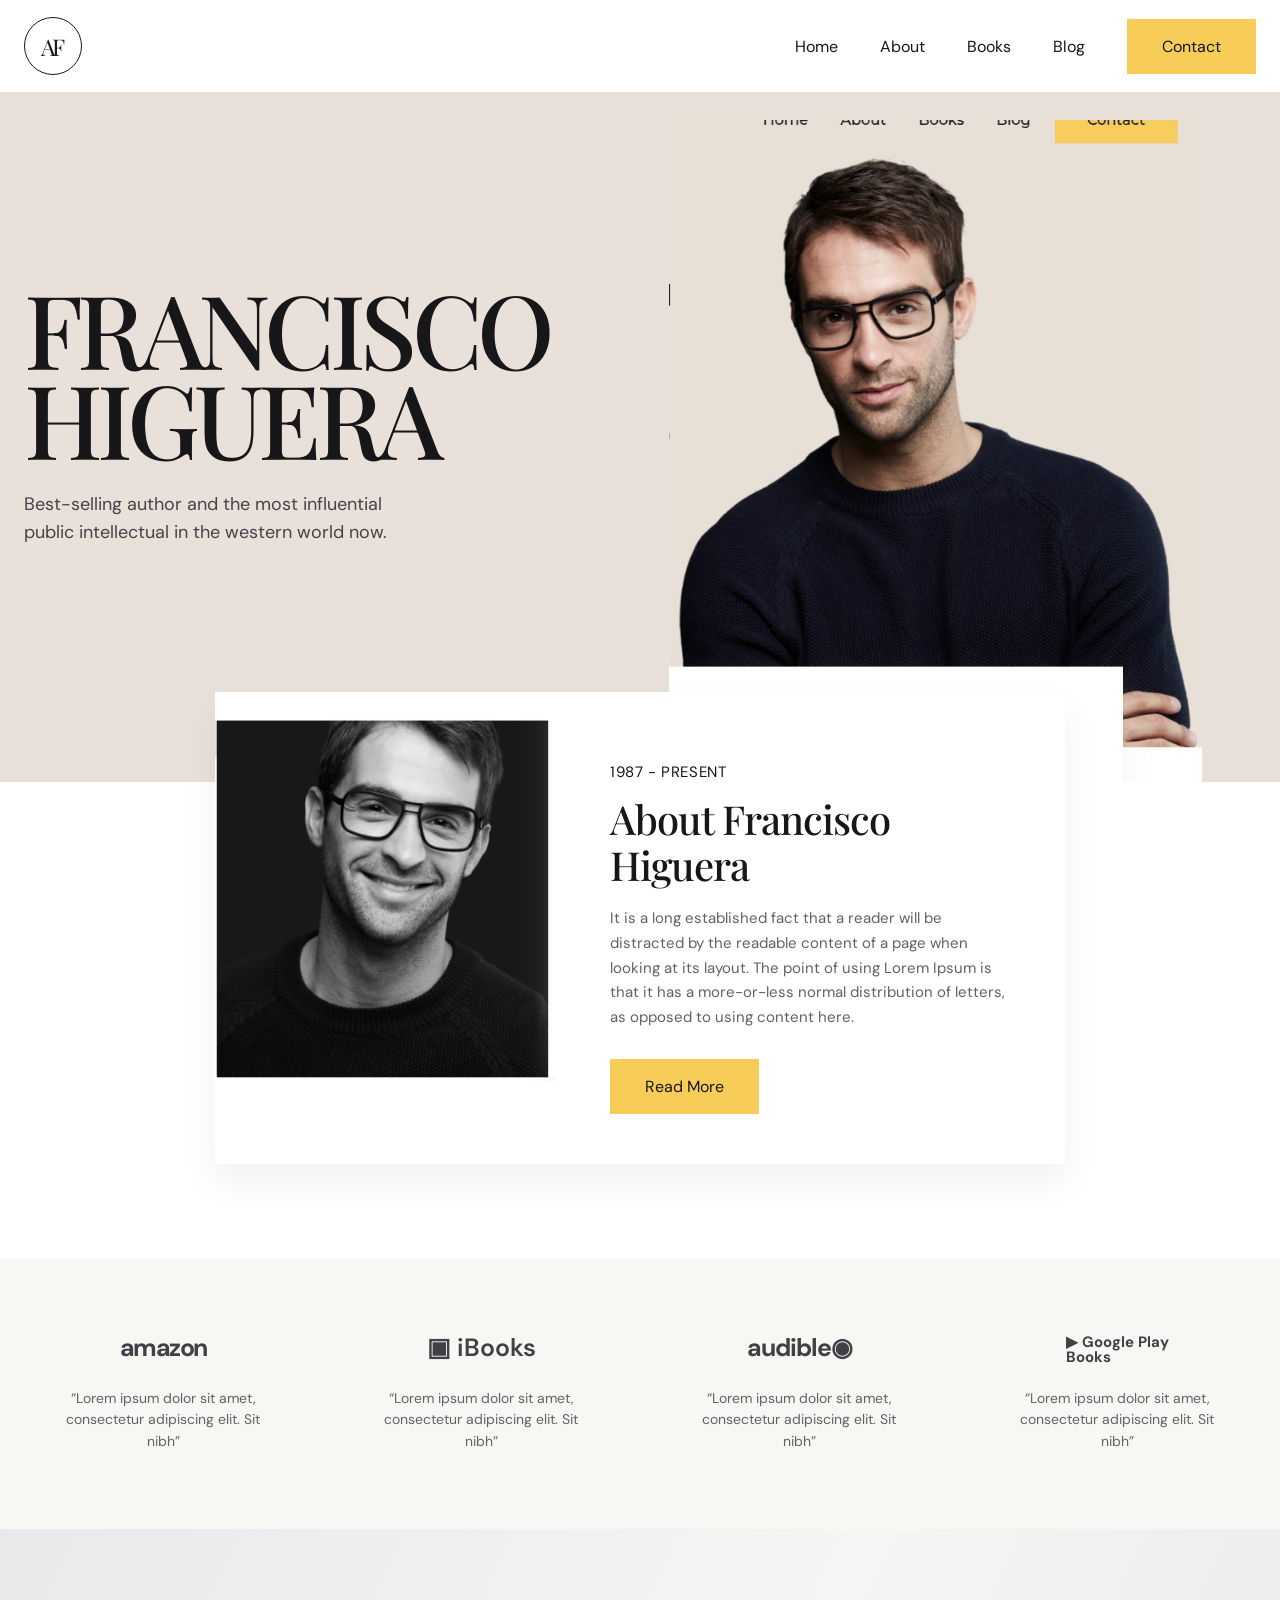
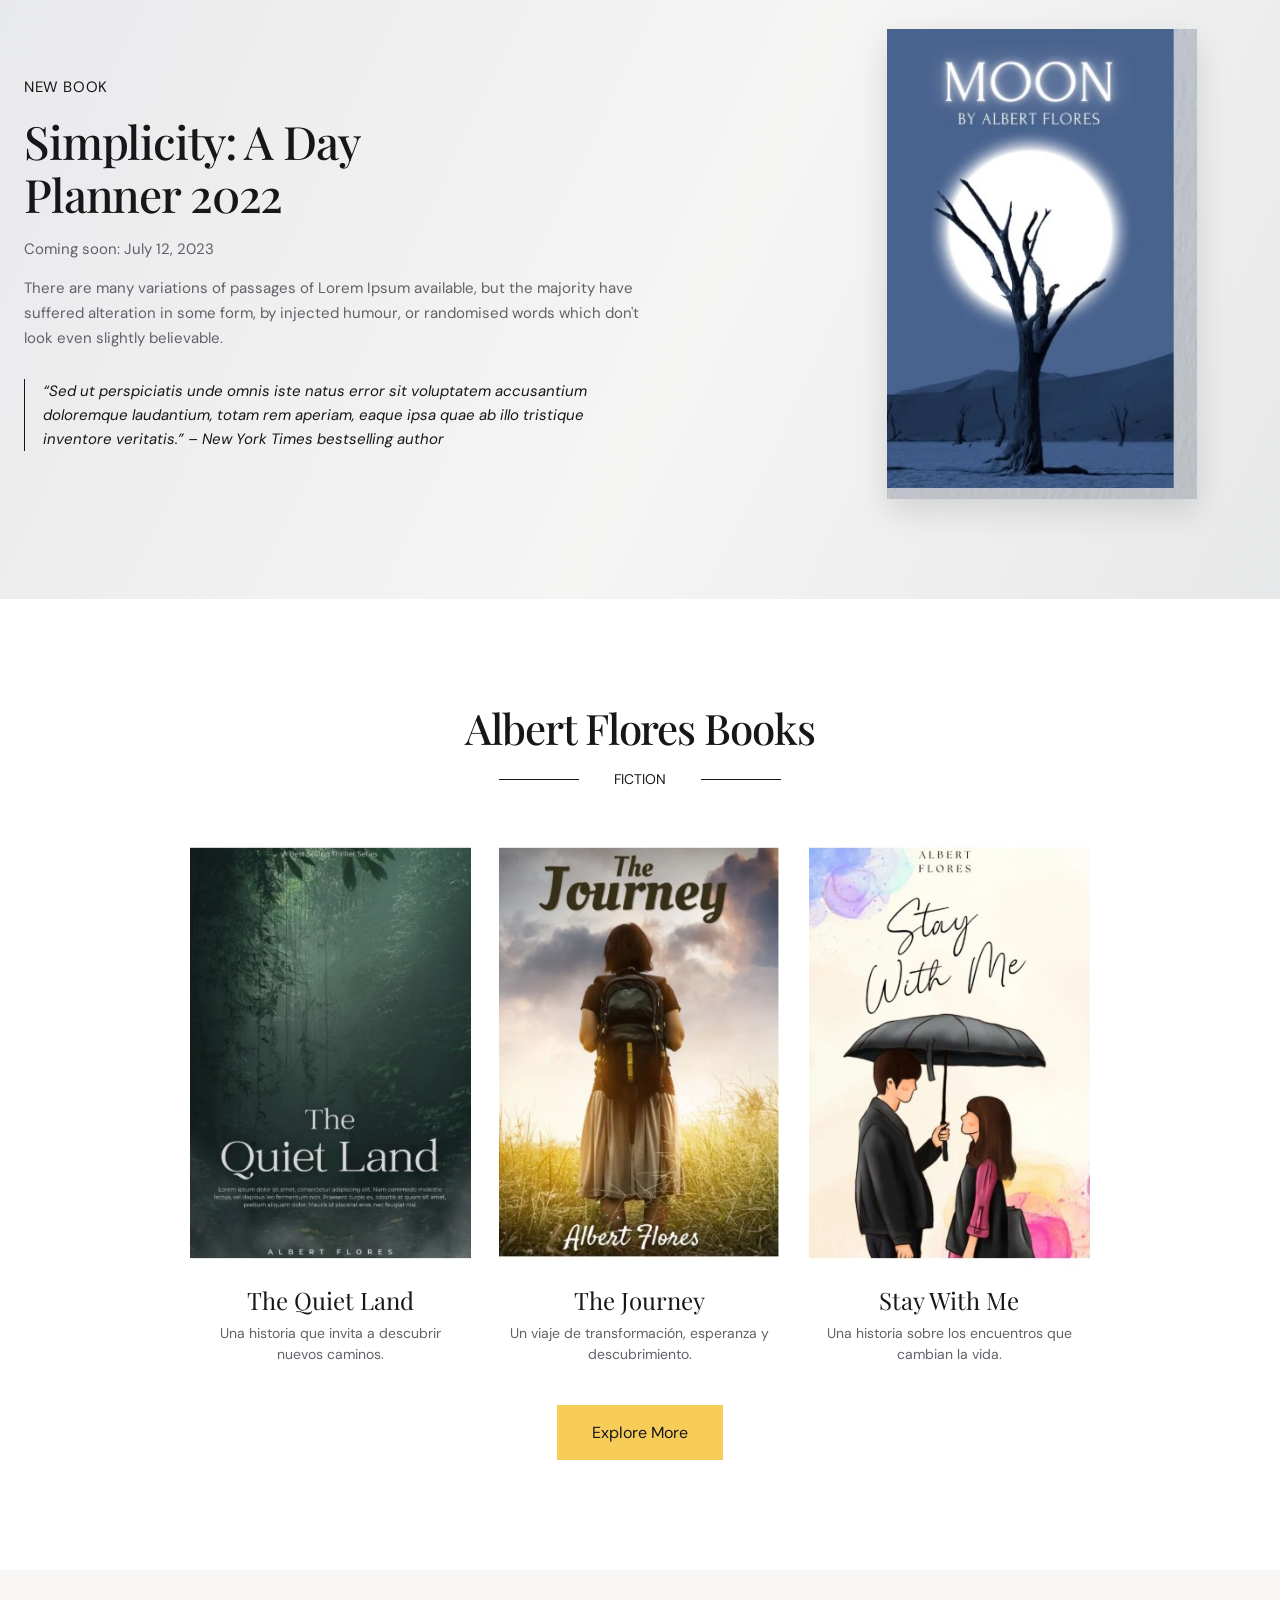
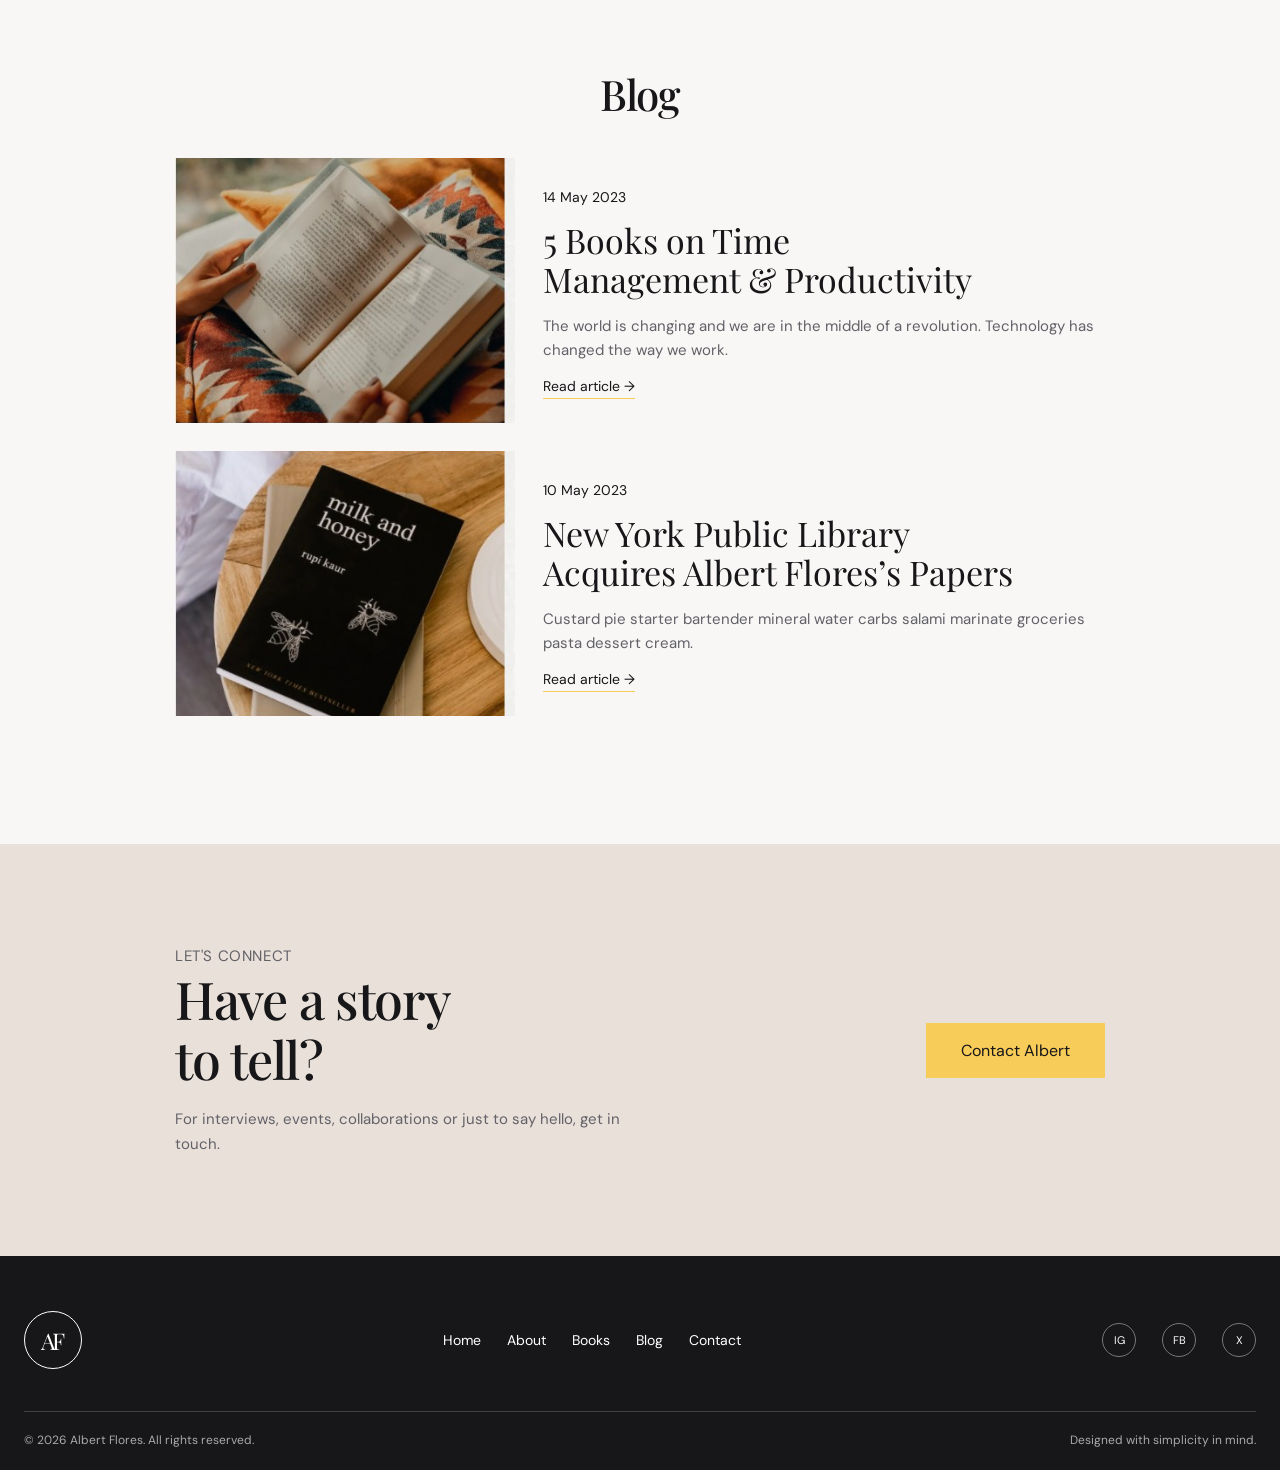
==== index.html @ f12033b0 "first commit" ====
<!DOCTYPE html>
<html lang="es">
<head>
  <meta charset="UTF-8">
  <meta name="viewport" content="width=device-width, initial-scale=1.0">
  <meta name="description" content="Sitio oficial de Albert Flores, autor y escritor.">
  <title>Francisco Higuera | Programador</title>
  <link rel="preconnect" href="https://fonts.googleapis.com">
  <link rel="preconnect" href="https://fonts.gstatic.com" crossorigin>
  <link href="https://fonts.googleapis.com/css2?family=DM+Sans:wght@400;500;600;700&family=Playfair+Display:wght@400;500;600&display=swap" rel="stylesheet">
  <link rel="stylesheet" href="styles.css">
</head>
<body>
  <header class="site-header">
    <nav class="nav container" aria-label="Navegación principal">
      <a class="brand-mark" href="#inicio" aria-label="Albert Flores, inicio">AF</a>
      <button class="menu-toggle" aria-label="Abrir menú" aria-expanded="false">☰</button>
      <div class="nav-links">
        <a href="#inicio">Home</a>
        <a href="#sobre-mi">About</a>
        <a href="#libros">Books</a>
        <a href="#blog">Blog</a>
        <a class="nav-contact" href="#contacto">Contact</a>
      </div>
    </nav>
  </header>

  <main>
    <section class="hero" id="inicio">
      <div class="hero-inner container">
        <div class="hero-copy">
          <p class="eyebrow">Autor · Escritor · Conferencista</p>
          <h1>FRANCISCO<br>HIGUERA</h1>
          <p class="hero-subtitle">Best-selling author and the most influential<br class="desktop-break"> public intellectual in the western world now.</p>
        </div>
        <img class="hero-portrait" src="assets/hero-author.jpg" alt="Retrato de Francisco Higuera">
      </div>
    </section>

    <section class="about-section section" id="sobre-mi">
      <div class="about-card">
        <img src="assets/about-author.jpg" alt="Francisco Higuera sonriendo" class="about-photo">
        <div class="about-copy">
          <p class="eyebrow">1987 - PRESENT</p>
          <h2>About Francisco Higuera</h2>
          <p>It is a long established fact that a reader will be distracted by the readable content of a page when looking at its layout. The point of using Lorem Ipsum is that it has a more-or-less normal distribution of letters, as opposed to using content here.</p>
          <a class="button" href="#contacto">Read More</a>
        </div>
      </div>
    </section>

    <section class="publishers section" aria-label="Plataformas de publicación">
      <div class="publisher-grid container">
        <article><strong class="publisher-logo amazon">amazon</strong><p>“Lorem ipsum dolor sit amet, consectetur adipiscing elit. Sit nibh”</p></article>
        <article><strong class="publisher-logo ibooks">▣ iBooks</strong><p>“Lorem ipsum dolor sit amet, consectetur adipiscing elit. Sit nibh”</p></article>
        <article><strong class="publisher-logo audible">audible◉</strong><p>“Lorem ipsum dolor sit amet, consectetur adipiscing elit. Sit nibh”</p></article>
        <article><strong class="publisher-logo google">▶ Google Play<br>Books</strong><p>“Lorem ipsum dolor sit amet, consectetur adipiscing elit. Sit nibh”</p></article>
      </div>
    </section>

    <section class="new-book section" id="novedad">
      <div class="new-book-inner container">
        <div class="new-book-copy">
          <p class="eyebrow">NEW BOOK</p>
          <h2>Simplicity: A Day<br>Planner 2022</h2>
          <p class="coming">Coming soon: July 12, 2023</p>
          <p>There are many variations of passages of Lorem Ipsum available, but the majority have suffered alteration in some form, by injected humour, or randomised words which don't look even slightly believable.</p>
          <blockquote>“Sed ut perspiciatis unde omnis iste natus error sit voluptatem accusantium doloremque laudantium, totam rem aperiam, eaque ipsa quae ab illo tristique inventore veritatis.” <span>– New York Times bestselling author</span></blockquote>
        </div>
        <img class="new-book-cover" src="assets/moon-cover.jpg" alt="Portada del libro Moon, de Albert Flores">
      </div>
    </section>

    <section class="books-section section" id="libros">
      <div class="container">
        <div class="section-heading">
          <h2>Albert Flores Books</h2>
          <div class="category-label"><span></span> FICTION <span></span></div>
        </div>
        <div class="book-grid">
          <article class="book-card"><img src="assets/book-quietland.jpg" alt="Portada The Quiet Land"><h3>The Quiet Land</h3><p>Una historia que invita a descubrir nuevos caminos.</p></article>
          <article class="book-card"><img src="assets/book-journey.jpg" alt="Portada The Journey"><h3>The Journey</h3><p>Un viaje de transformación, esperanza y descubrimiento.</p></article>
          <article class="book-card"><img src="assets/book-staywithme.jpg" alt="Portada Stay With Me"><h3>Stay With Me</h3><p>Una historia sobre los encuentros que cambian la vida.</p></article>
        </div>
        <div class="center"><a class="button" href="#contacto">Explore More</a></div>
      </div>
    </section>

    <section class="blog-section section" id="blog">
      <div class="container blog-container">
        <div class="section-heading"><h2>Blog</h2></div>
        <article class="blog-post">
          <img src="assets/blog-time.jpg" alt="Persona leyendo un libro">
          <div><time datetime="2023-05-14">14 May 2023</time><h3>5 Books on Time<br>Management &amp; Productivity</h3><p>The world is changing and we are in the middle of a revolution. Technology has changed the way we work.</p><a class="text-link" href="#contacto">Read article →</a></div>
        </article>
        <article class="blog-post">
          <img src="assets/blog-library.jpg" alt="Libro sobre una mesa">
          <div><time datetime="2023-05-10">10 May 2023</time><h3>New York Public Library<br>Acquires Albert Flores’s Papers</h3><p>Custard pie starter bartender mineral water carbs salami marinate groceries pasta dessert cream.</p><a class="text-link" href="#contacto">Read article →</a></div>
        </article>
      </div>
    </section>

    <section class="contact-section section" id="contacto">
      <div class="container contact-inner">
        <div><p class="eyebrow">LET'S CONNECT</p><h2>Have a story<br>to tell?</h2><p>For interviews, events, collaborations or just to say hello, get in touch.</p></div>
        <a class="button" href="mailto:hello@albertflores.com">Contact Albert</a>
      </div>
    </section>
  </main>

  <footer class="site-footer">
    <div class="container footer-main">
      <a class="brand-mark footer-mark" href="#inicio">AF</a>
      <div class="footer-links"><a href="#inicio">Home</a><a href="#sobre-mi">About</a><a href="#libros">Books</a><a href="#blog">Blog</a><a href="#contacto">Contact</a></div>
      <div class="social-links"><a href="#" aria-label="Instagram">IG</a><a href="#" aria-label="Facebook">FB</a><a href="#" aria-label="X">X</a></div>
    </div>
    <div class="container footer-bottom"><span>© 2026 Albert Flores. All rights reserved.</span><span>Designed with simplicity in mind.</span></div>
  </footer>
  <script>
    const toggle = document.querySelector('.menu-toggle');
    const links = document.querySelector('.nav-links');
    toggle.addEventListener('click', () => {
      const isOpen = links.classList.toggle('is-open');
      toggle.setAttribute('aria-expanded', String(isOpen));
    });
    links.querySelectorAll('a').forEach(link => link.addEventListener('click', () => {
      links.classList.remove('is-open');
      toggle.setAttribute('aria-expanded', 'false');
    }));
  </script>
</body>
</html>
---- styles.css ----
/* Albert Flores landing page */
:root {
  --ink: #171719;
  --muted: #626168;
  --cream: #e9e0d9;
  --soft: #f8f7f4;
  --gold: #f8cc58;
  --white: #fff;
  --serif: "Playfair Display", Georgia, serif;
  --sans: "DM Sans", Arial, sans-serif;
}
* { box-sizing: border-box; }
html { scroll-behavior: smooth; }
body { margin: 0; color: var(--ink); font-family: var(--sans); background: var(--white); }
img { display: block; max-width: 100%; }
a { color: inherit; text-decoration: none; }
.container { width: min(1240px, calc(100% - 48px)); margin-inline: auto; }
.section { padding: 100px 0; }
.site-header { height: 92px; background: #fff; position: relative; z-index: 5; }
.nav { height: 100%; display: flex; align-items: center; justify-content: space-between; }
.brand-mark { width: 58px; height: 58px; border: 1.5px solid var(--ink); border-radius: 50%; display: grid; place-items: center; font: 23px var(--serif); letter-spacing: -3px; padding-right: 3px; }
.nav-links { display: flex; align-items: center; gap: 42px; font-size: 16px; }
.nav-links a:not(.nav-contact):hover, .footer-links a:hover { opacity: .6; }
.nav-contact, .button { display: inline-flex; justify-content: center; align-items: center; background: var(--gold); padding: 17px 35px; min-height: 52px; transition: transform .2s, background .2s; }
.nav-contact:hover, .button:hover { background: #edbd43; transform: translateY(-2px); }
.menu-toggle { display: none; border: 0; background: transparent; font-size: 26px; }
.hero { background: var(--cream); min-height: 690px; overflow: hidden; }
.hero-inner { min-height: 690px; position: relative; display: flex; align-items: center; }
.hero-copy { position: relative; z-index: 2; padding-bottom: 45px; }
.eyebrow { font-size: 15px; letter-spacing: .04em; margin: 0 0 18px; }
.hero-copy .eyebrow { display: none; }
.hero h1 { font: 500 clamp(76px, 8vw, 124px)/.88 var(--serif); letter-spacing: -.055em; margin: 0 0 28px; }
.hero-subtitle { color: #44434a; font-size: 18px; line-height: 1.55; margin: 0; }
.hero-portrait { position: absolute; height: 96%; width: 56%; right: -2%; bottom: 0; object-fit: contain; object-position: bottom center; }
.about-section { padding: 0 24px 95px; position: relative; }
.about-card { max-width: 850px; margin: -90px auto 0; position: relative; z-index: 3; display: grid; grid-template-columns: 1fr 1.5fr; background: white; box-shadow: 0 18px 35px rgba(0,0,0,.06); }
.about-photo { width: 100%; height: 390px; object-fit: cover; }
.about-copy { padding: 70px 55px 50px; }
.about-copy .eyebrow { margin-bottom: 14px; }
h2 { font: 500 40px/1.15 var(--serif); letter-spacing: -.025em; margin: 0 0 18px; }
.about-copy p:not(.eyebrow), .new-book-copy > p:not(.eyebrow), .blog-post p, .contact-inner p { color: var(--muted); line-height: 1.65; font-size: 15px; }
.about-copy .button { margin-top: 14px; }
.publishers { background: var(--soft); padding: 76px 0; }
.publisher-grid { display: grid; grid-template-columns: repeat(4, 1fr); gap: 40px; text-align: center; }
.publisher-logo { display: inline-block; min-height: 38px; font-size: 25px; color: #414047; line-height: 1; }
.amazon { font-weight: 700; letter-spacing: -1.5px; }
.ibooks { font-weight: 600; }
.audible { font-weight: 700; letter-spacing: -1px; }
.google { font-size: 15px; text-align: left; }
.publisher-grid p { max-width: 220px; margin: 15px auto 0; color: var(--muted); line-height: 1.55; font-size: 14px; }
.new-book { background: linear-gradient(115deg, #e8e9eb 0%, #f5f5f4 55%, #e7e8e9 100%); }
.new-book-inner { display: grid; grid-template-columns: 1.25fr .75fr; gap: 90px; align-items: center; }
.new-book-copy { max-width: 620px; }
.new-book-copy h2 { font-size: 46px; margin-bottom: 16px; }
.new-book-copy .coming { color: var(--ink); margin: 0 0 12px; }
.new-book-copy blockquote { margin: 28px 0 0; padding: 0 0 0 18px; border-left: 1px solid var(--ink); font-style: italic; line-height: 1.6; font-size: 15px; }
.new-book-copy blockquote span { white-space: nowrap; }
.new-book-cover { width: 310px; height: 470px; object-fit: cover; justify-self: center; box-shadow: 0 12px 30px rgba(0,0,0,.12); }
.books-section { padding-top: 105px; padding-bottom: 110px; }
.section-heading { text-align: center; margin-bottom: 58px; }
.section-heading h2 { font-size: 42px; margin-bottom: 18px; }
.category-label { display: flex; align-items: center; justify-content: center; gap: 35px; font-size: 14px; }
.category-label span { width: 80px; height: 1px; background: var(--ink); }
.book-grid { display: grid; grid-template-columns: repeat(3, 1fr); gap: 28px; max-width: 900px; margin: auto; }
.book-card { text-align: center; }
.book-card img { width: 100%; height: 420px; object-fit: cover; }
.book-card h3 { font: 24px var(--serif); margin: 18px 0 7px; }
.book-card p { color: var(--muted); font-size: 14px; line-height: 1.5; margin: 0 auto; max-width: 260px; }
.center { text-align: center; margin-top: 40px; }
.blog-section { background: #f8f7f5; }
.blog-container { max-width: 930px; }
.blog-section .section-heading { margin-bottom: 40px; }
.blog-post { display: grid; grid-template-columns: 340px 1fr; align-items: center; gap: 28px; margin: 0 0 28px; }
.blog-post img { width: 100%; height: 265px; object-fit: cover; }
.blog-post time { font-size: 14px; }
.blog-post h3 { font: 34px/1.16 var(--serif); margin: 14px 0; }
.blog-post p { margin: 0 0 12px; }
.text-link { font-size: 14px; border-bottom: 1px solid var(--gold); padding-bottom: 3px; }
.contact-section { background: var(--cream); }
.contact-inner { display: flex; align-items: center; justify-content: space-between; gap: 30px; max-width: 930px; }
.contact-inner h2 { font-size: 52px; }
.contact-inner p { max-width: 460px; margin-bottom: 0; }
.contact-inner .button { flex: 0 0 auto; }
.site-footer { background: #171719; color: white; padding: 55px 0 22px; }
.footer-main { display: flex; align-items: center; justify-content: space-between; padding-bottom: 42px; }
.footer-mark { border-color: white; }
.footer-links, .social-links { display: flex; align-items: center; gap: 26px; font-size: 14px; }
.social-links a { width: 34px; height: 34px; display: grid; place-items: center; border: 1px solid #777; border-radius: 50%; font-size: 11px; }
.footer-bottom { border-top: 1px solid #414145; padding-top: 20px; display: flex; justify-content: space-between; color: #aaa9ae; font-size: 12px; }
@media (max-width: 800px) {
  .container { width: min(100% - 36px, 620px); }
  .site-header { height: 78px; }
  .brand-mark { width: 50px; height: 50px; }
  .menu-toggle { display: block; }
  .nav-links { display: none; position: absolute; top: 78px; left: 0; right: 0; background: white; padding: 22px 24px 28px; flex-direction: column; gap: 22px; align-items: stretch; box-shadow: 0 12px 20px #00000012; }
  .nav-links.is-open { display: flex; }
  .nav-contact { text-align: center; }
  .hero, .hero-inner { min-height: 650px; }
  .hero-inner { align-items: flex-start; padding-top: 90px; }
  .hero h1 { font-size: clamp(68px, 14vw, 100px); }
  .hero-subtitle { font-size: 15px; max-width: 310px; }
  .hero-portrait { width: 100%; height: 57%; right: -10%; }
  .about-section { padding-inline: 18px; }
  .about-card { grid-template-columns: 1fr; margin-top: -45px; max-width: 520px; }
  .about-photo { height: 300px; }
  .about-copy { padding: 34px 28px 38px; }
  .section { padding-top: 72px; padding-bottom: 72px; }
  .publisher-grid { grid-template-columns: repeat(2, 1fr); gap: 35px 20px; }
  .new-book-inner { grid-template-columns: 1fr; gap: 38px; }
  .new-book-cover { width: 250px; height: 380px; }
  .book-grid { gap: 16px; }
  .book-card img { height: 300px; }
  .book-card h3 { font-size: 19px; }
  .blog-post { grid-template-columns: 1fr; gap: 18px; margin-bottom: 42px; }
  .blog-post img { height: 260px; }
  .blog-post h3 { font-size: 29px; }
  .contact-inner { align-items: flex-start; flex-direction: column; }
  .footer-main { flex-wrap: wrap; gap: 30px; }
  .footer-links { order: 3; width: 100%; flex-wrap: wrap; gap: 18px; }
}
@media (max-width: 480px) {
  .hero, .hero-inner { min-height: 570px; }
  .hero-inner { padding-top: 75px; }
  .hero h1 { font-size: 68px; }
  .hero-portrait { height: 49%; width: 115%; right: -18%; }
  .desktop-break { display: none; }
  .publisher-grid { gap: 28px 12px; }
  .publisher-grid p { font-size: 12px; }
  .new-book-copy h2, h2 { font-size: 34px; }
  .book-grid { grid-template-columns: 1fr; max-width: 330px; gap: 35px; }
  .book-card img { height: 430px; }
  .section-heading h2 { font-size: 35px; }
  .footer-bottom { flex-direction: column; gap: 10px; }
}
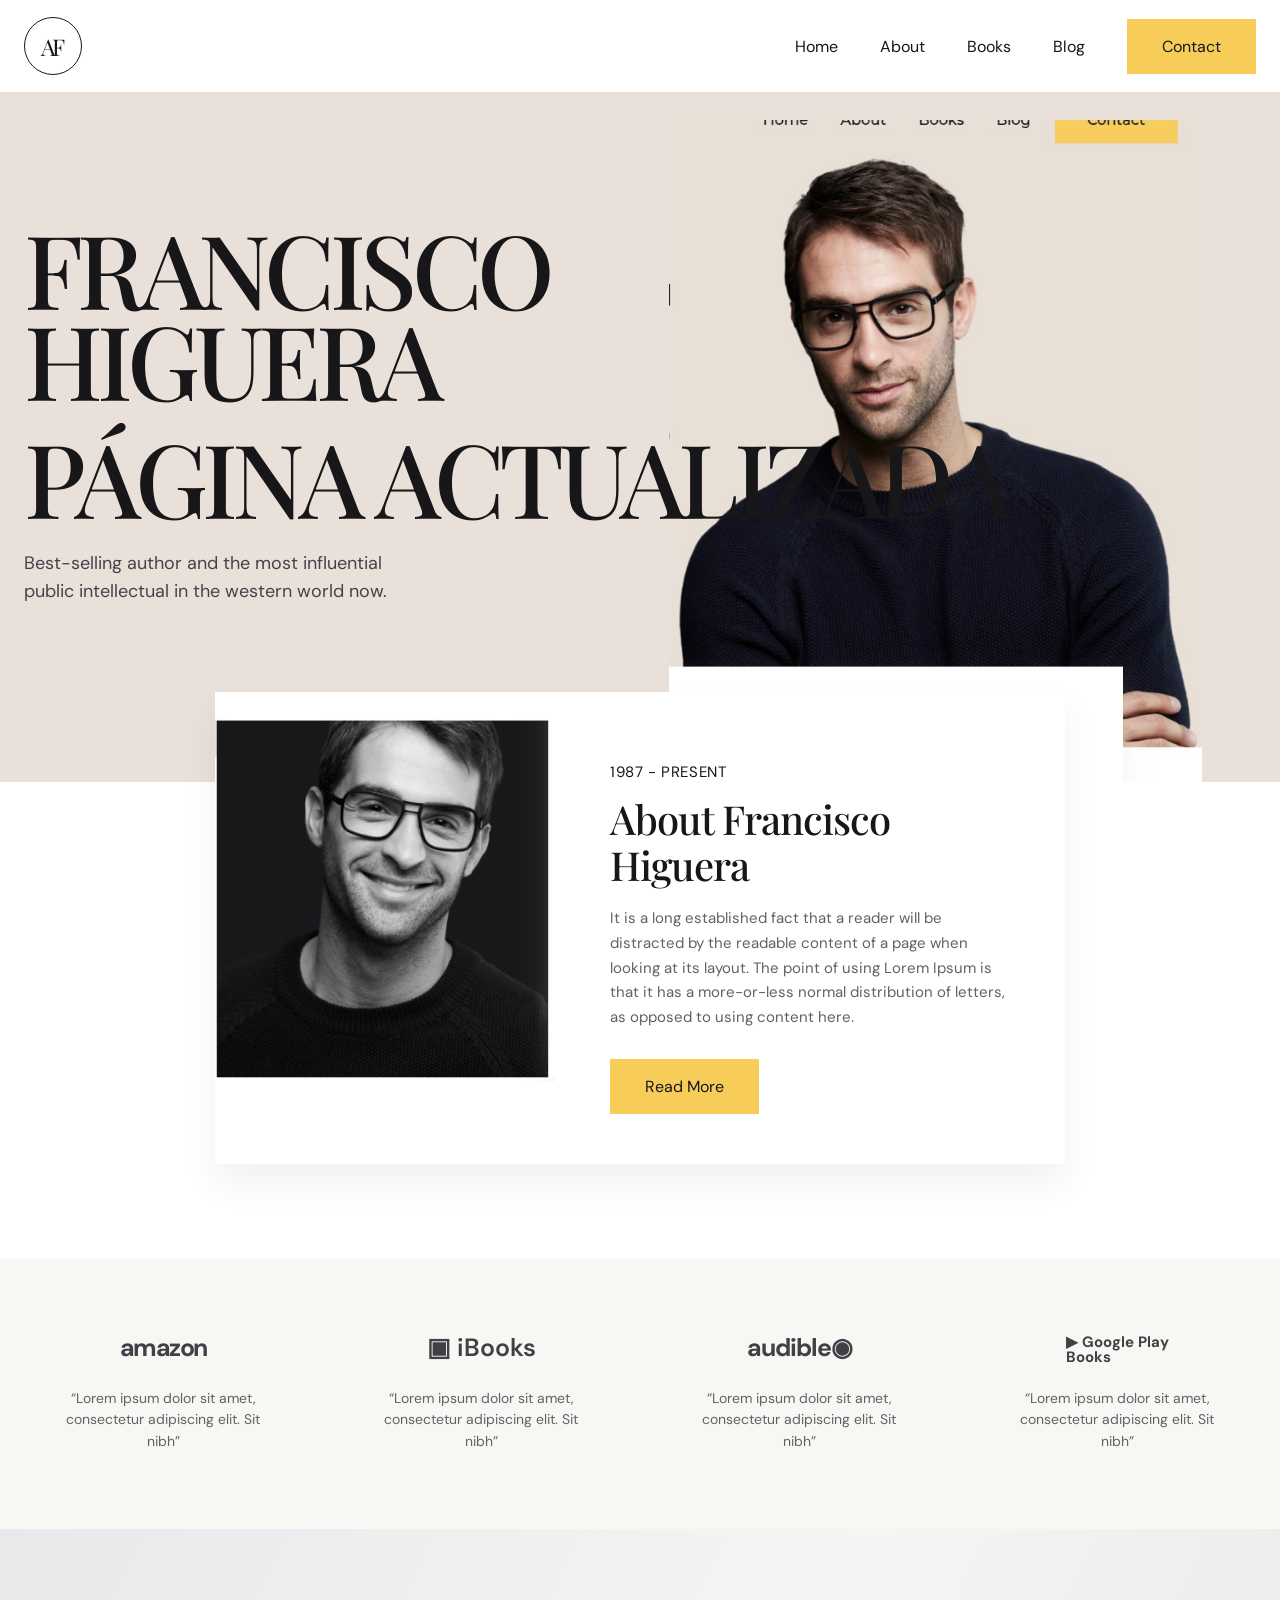
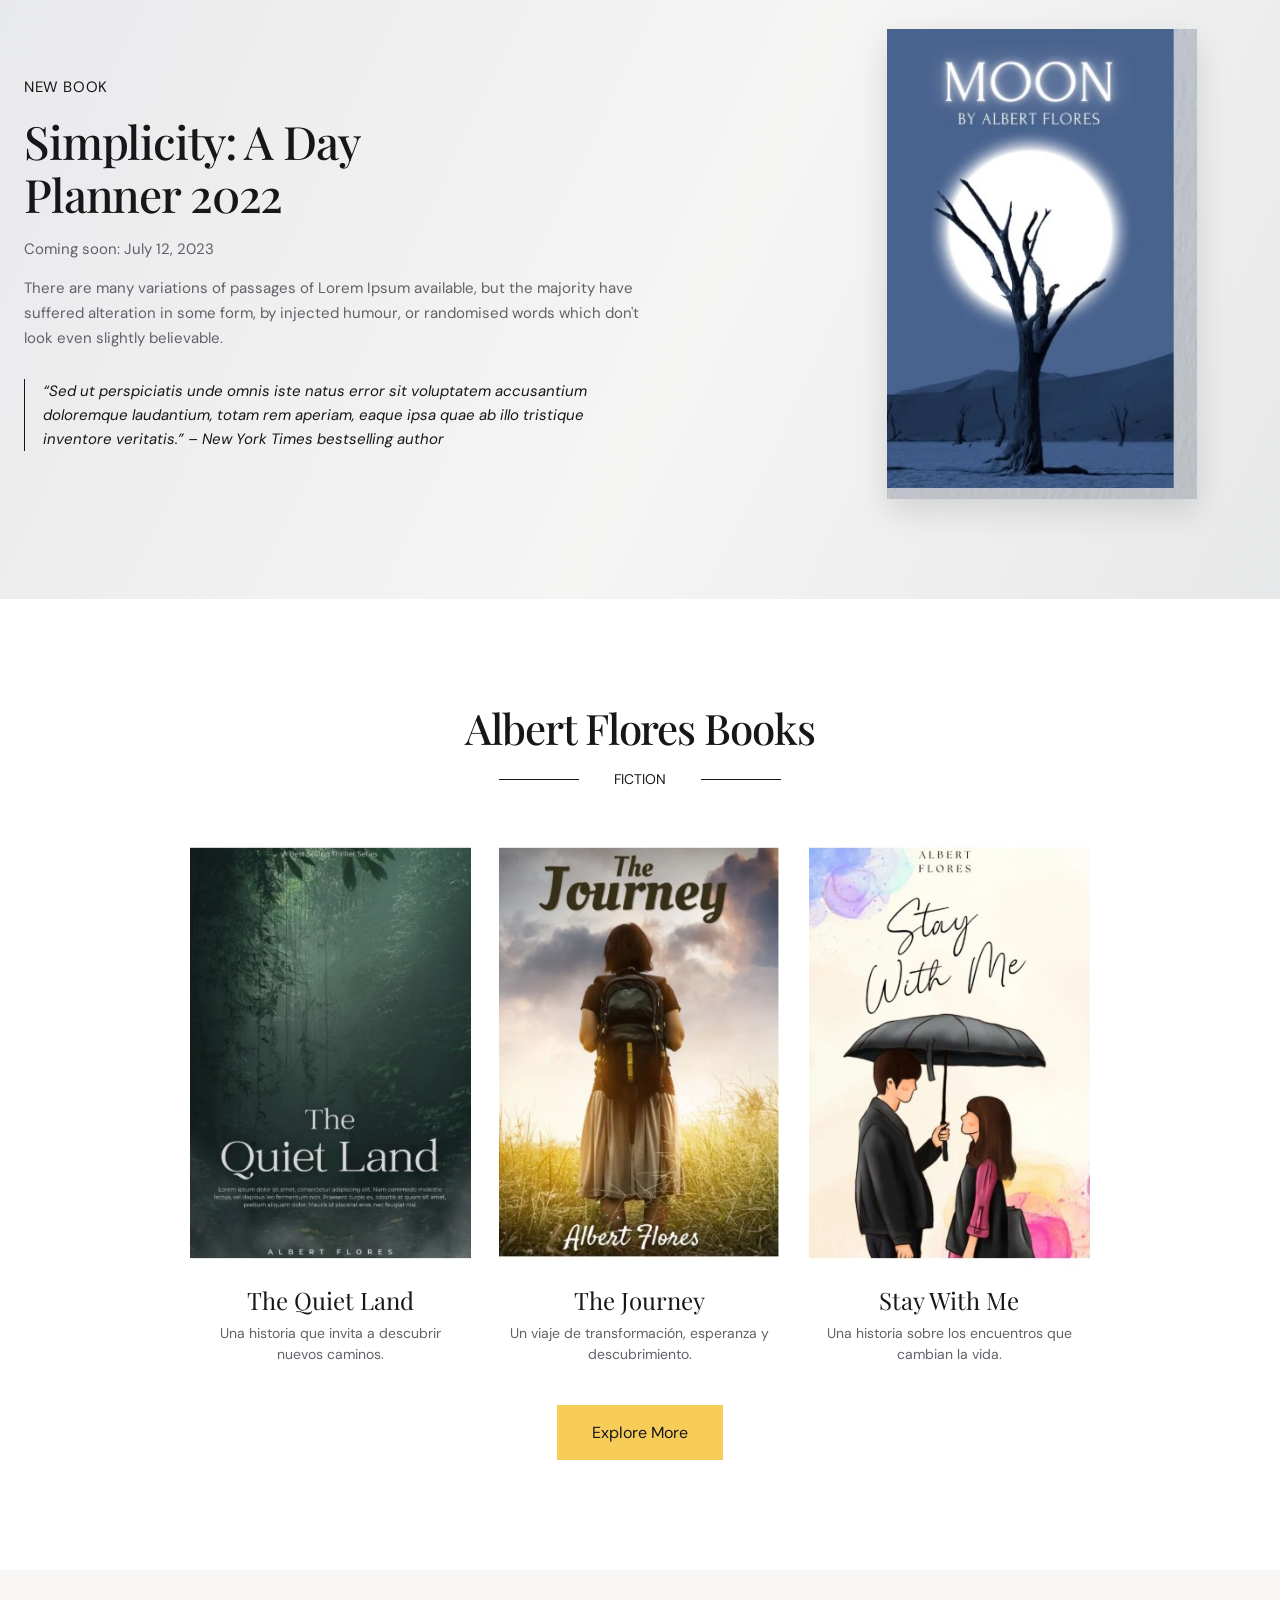
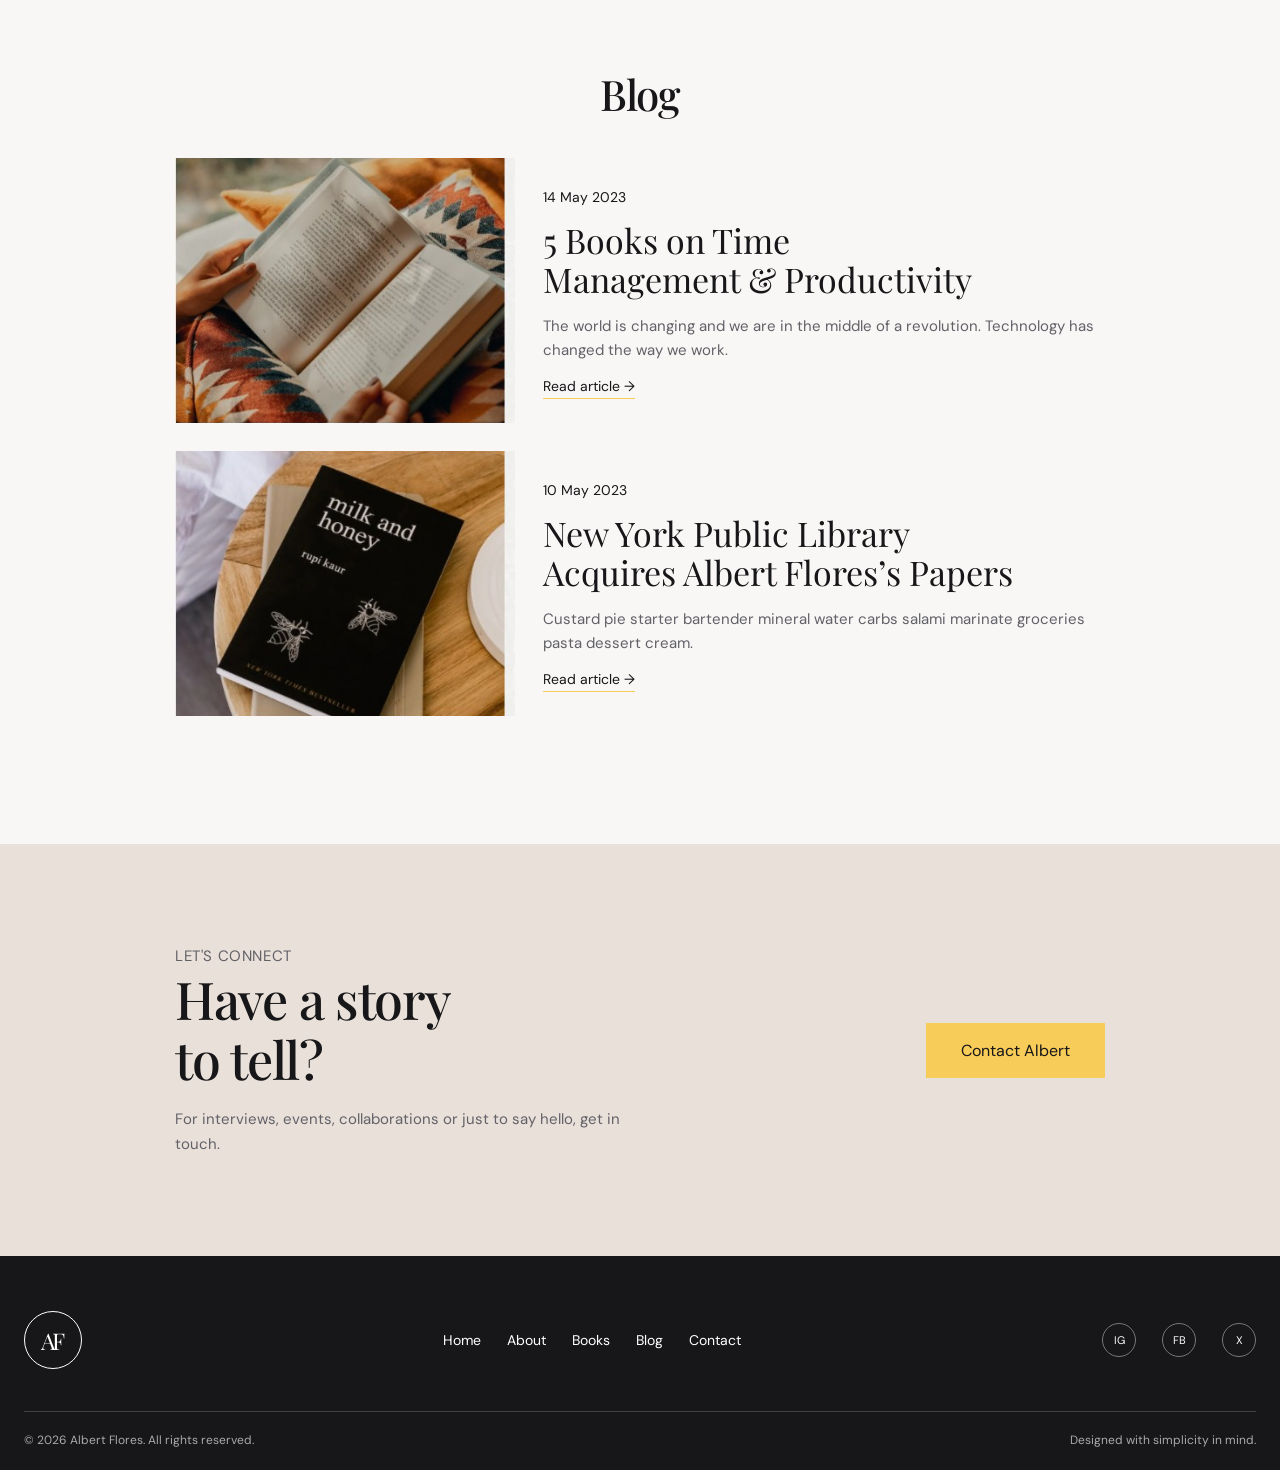
==== commit ba8a64b4: "feat(2026-11-24): actualizacion testing cicd" ====
--- a/index.html
+++ b/index.html
@@ -31,6 +31,7 @@
         <div class="hero-copy">
           <p class="eyebrow">Autor · Escritor · Conferencista</p>
           <h1>FRANCISCO<br>HIGUERA</h1>
+          <h1>PÁGINA ACTUALIZADA</h1>
           <p class="hero-subtitle">Best-selling author and the most influential<br class="desktop-break"> public intellectual in the western world now.</p>
         </div>
         <img class="hero-portrait" src="assets/hero-author.jpg" alt="Retrato de Francisco Higuera">
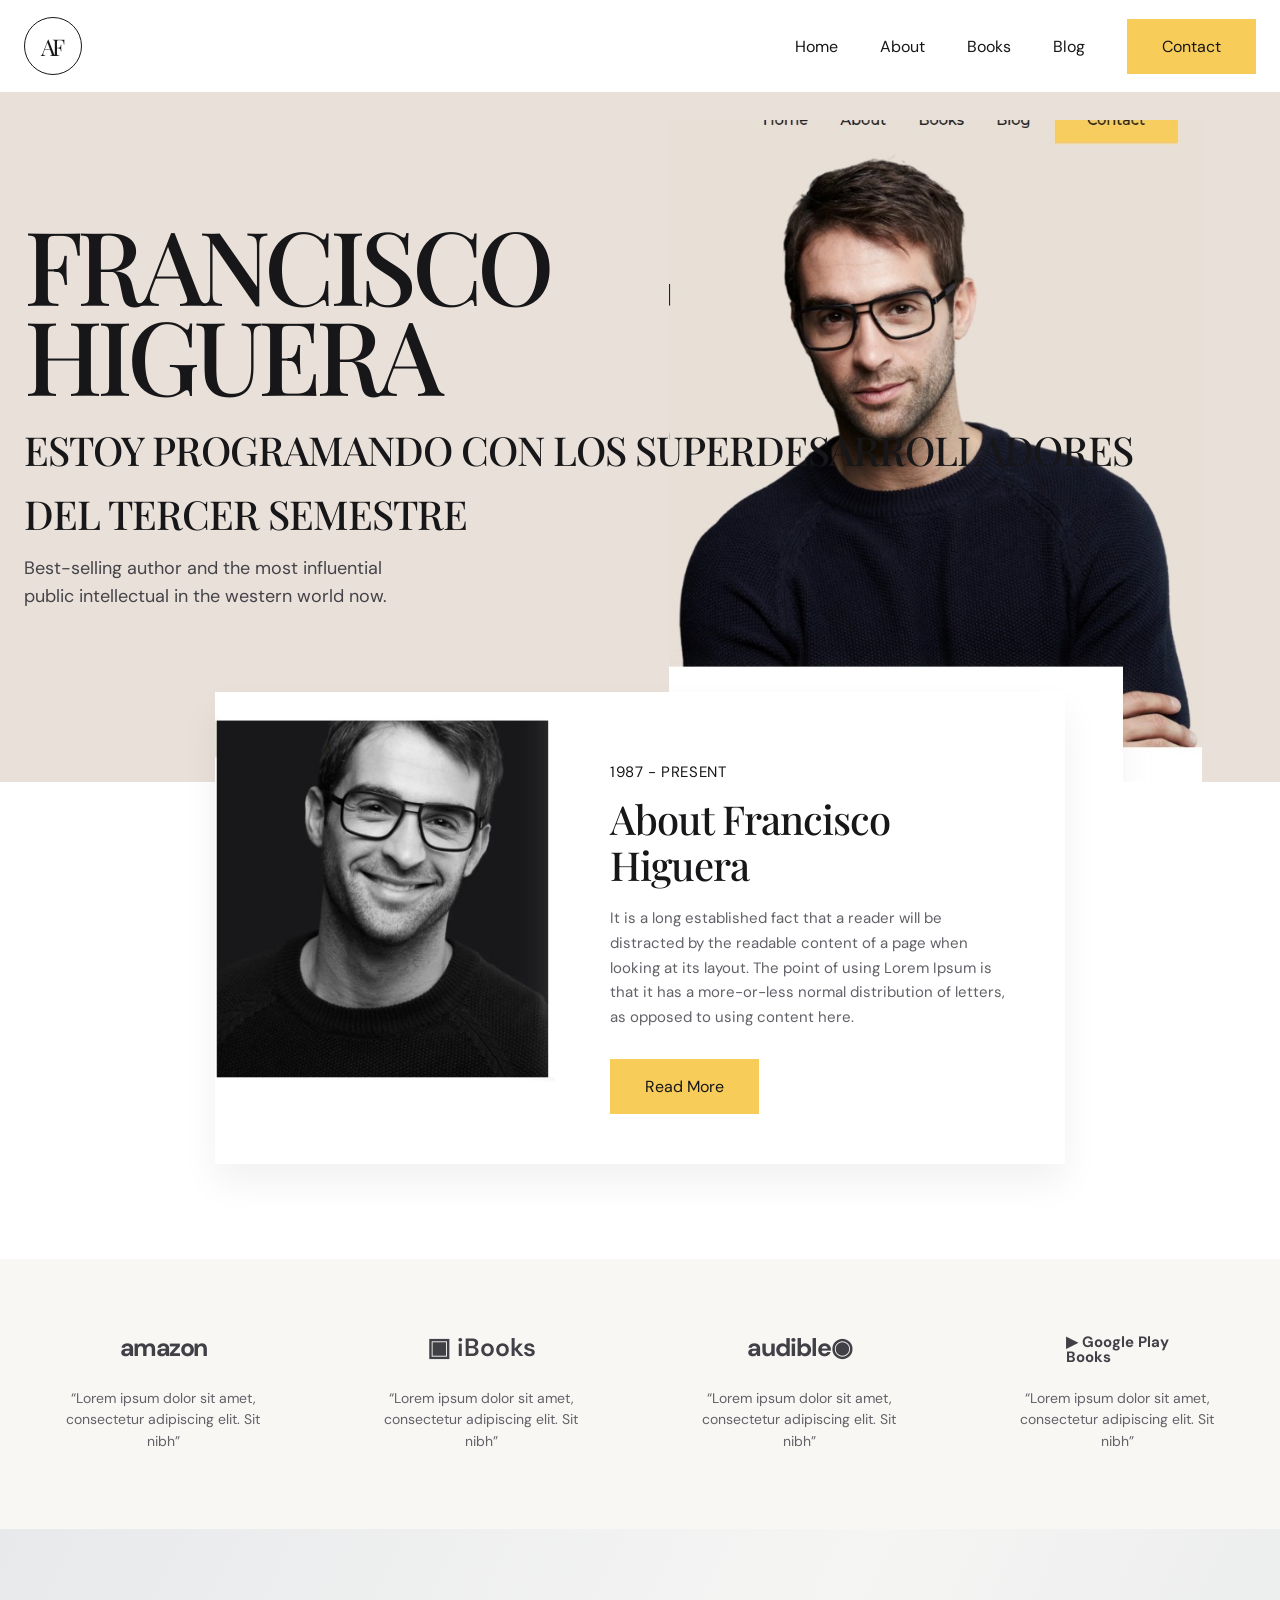
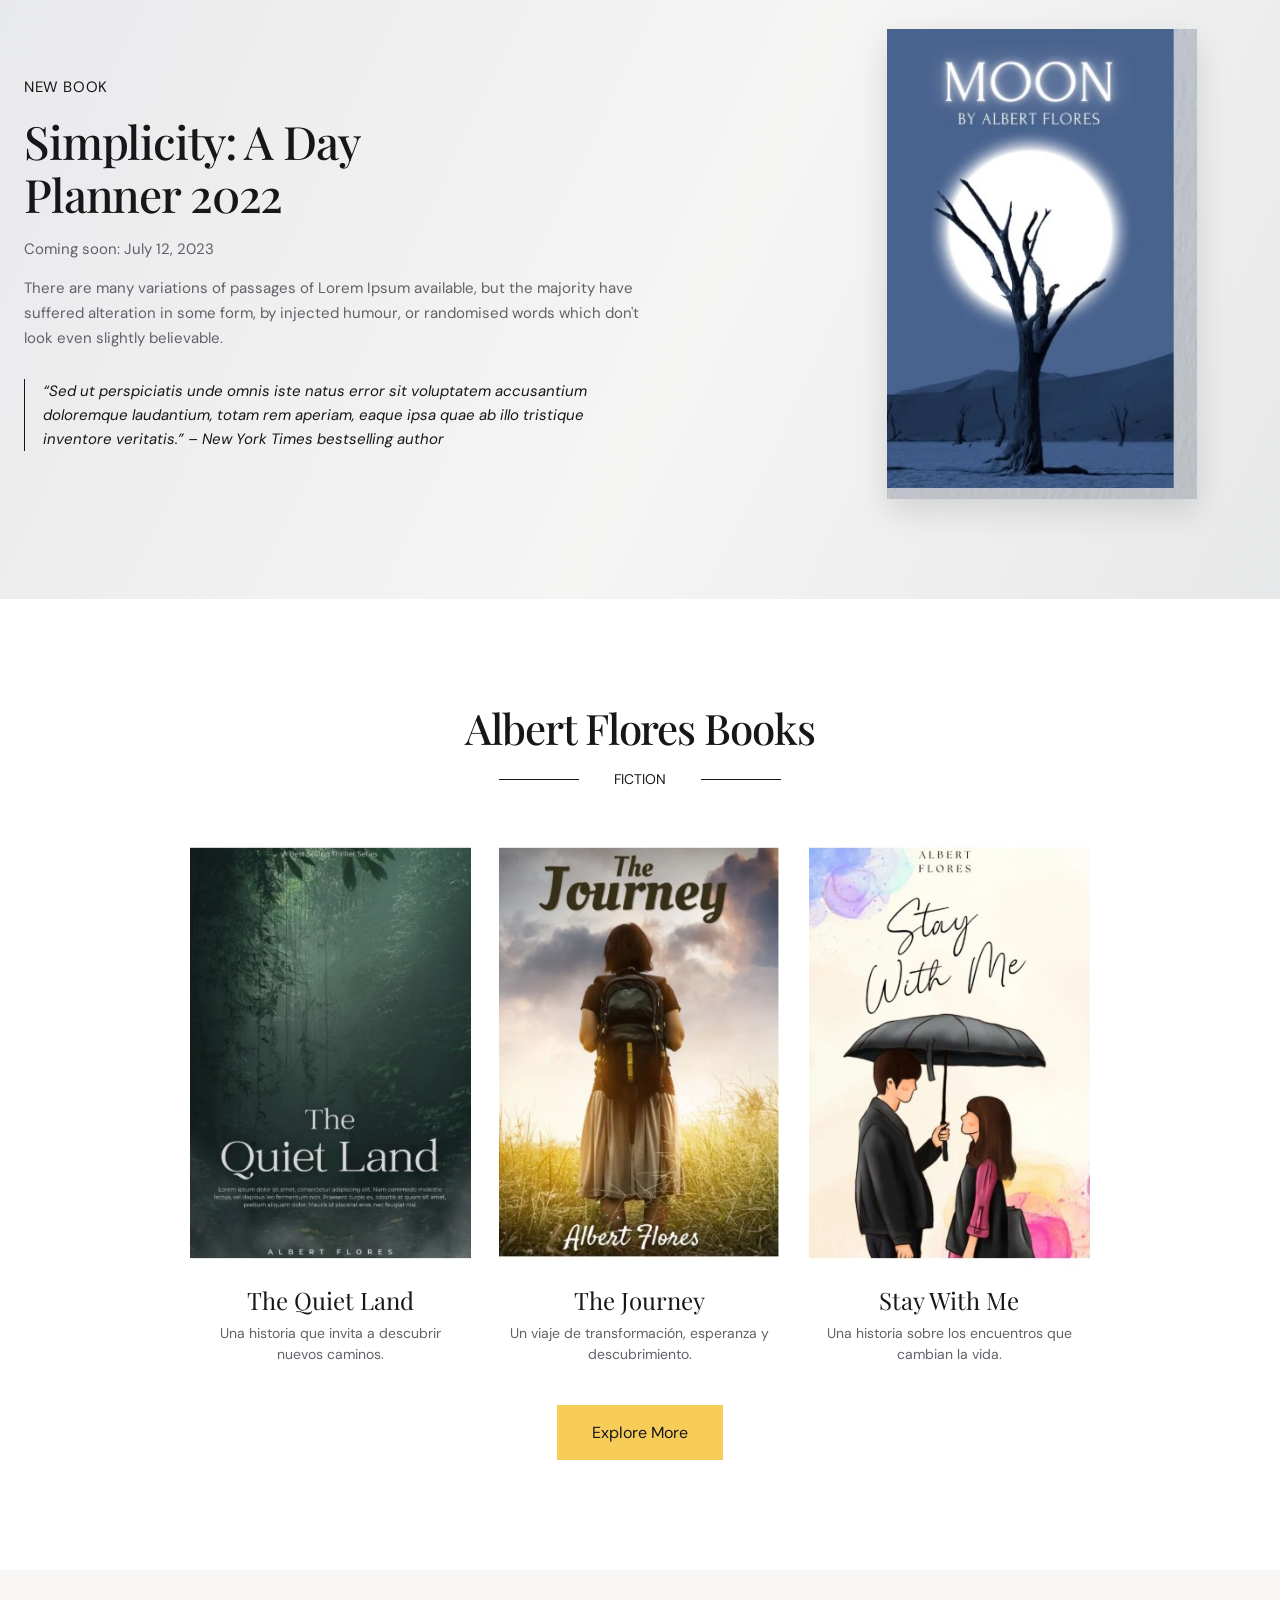
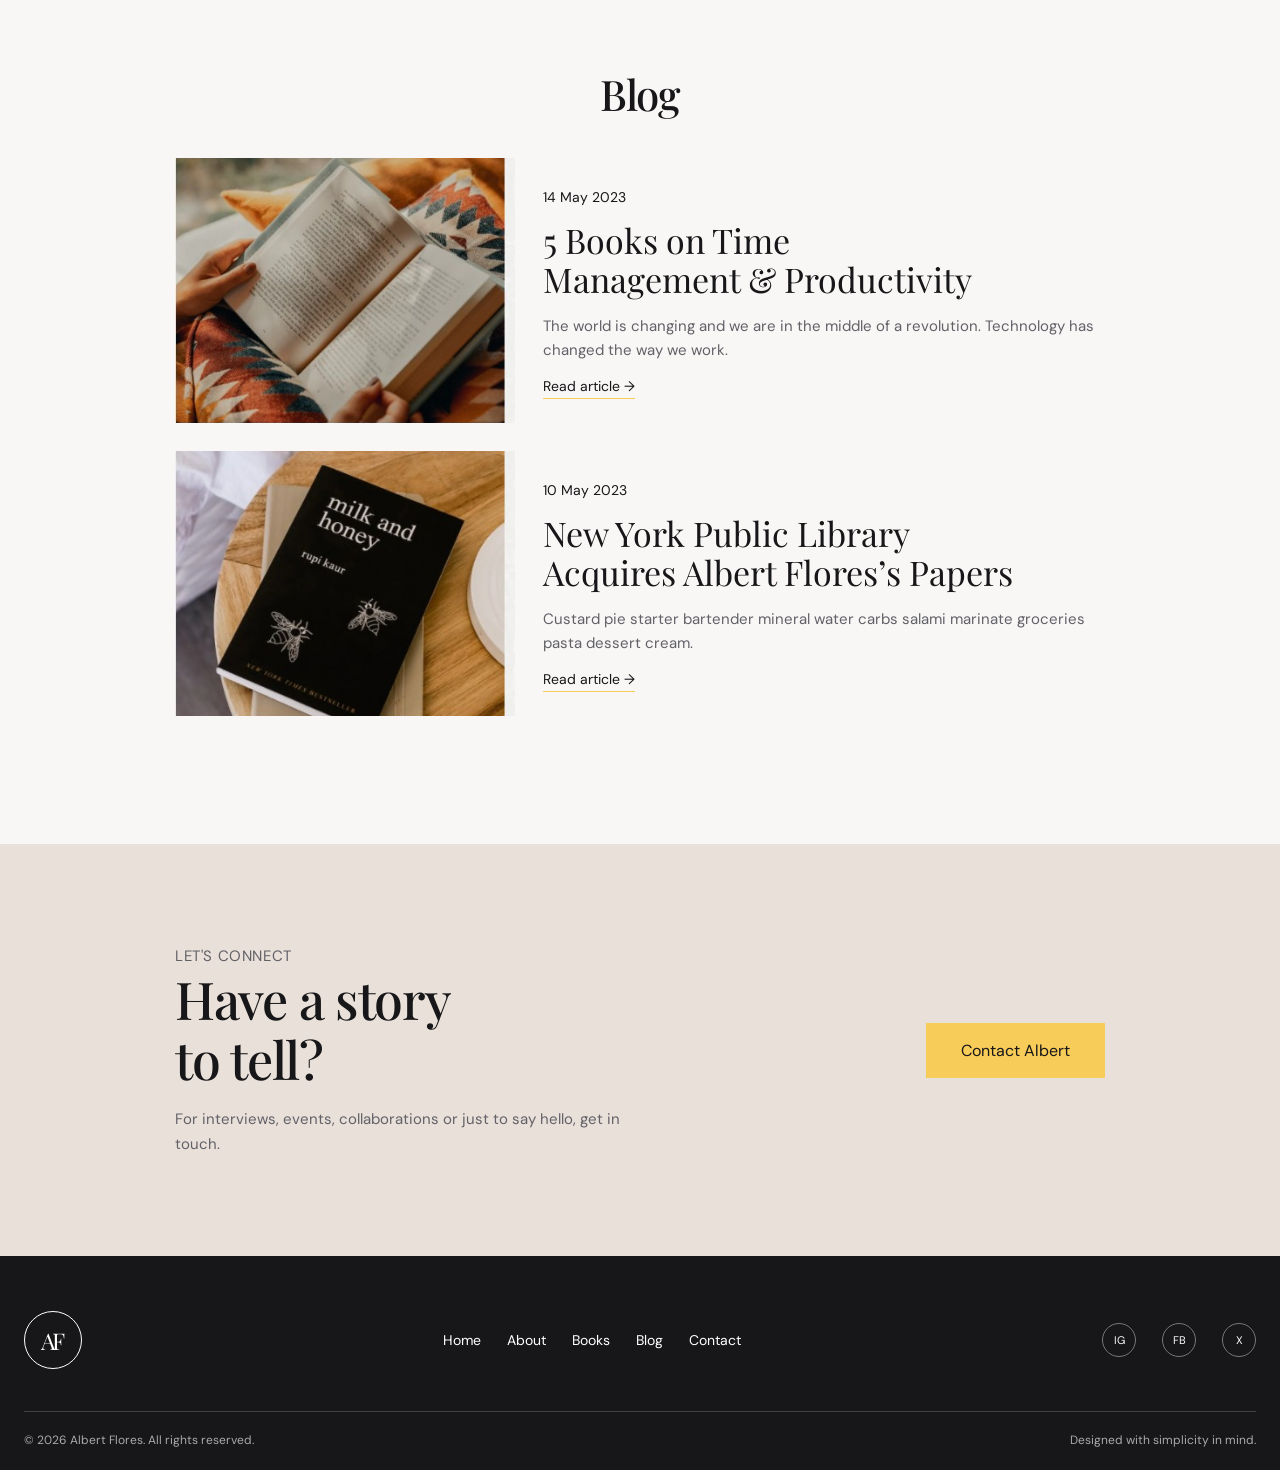
==== commit daaf4259: "feat(2026-1-24): update deploy yml" ====
--- a/index.html
+++ b/index.html
@@ -31,7 +31,8 @@
         <div class="hero-copy">
           <p class="eyebrow">Autor · Escritor · Conferencista</p>
           <h1>FRANCISCO<br>HIGUERA</h1>
-          <h1>PÁGINA ACTUALIZADA</h1>
+          <h2>ESTOY PROGRAMANDO CON LOS SUPERDESARROLLADORES</h2>
+          <h2>DEL TERCER SEMESTRE</h2>
           <p class="hero-subtitle">Best-selling author and the most influential<br class="desktop-break"> public intellectual in the western world now.</p>
         </div>
         <img class="hero-portrait" src="assets/hero-author.jpg" alt="Retrato de Francisco Higuera">
